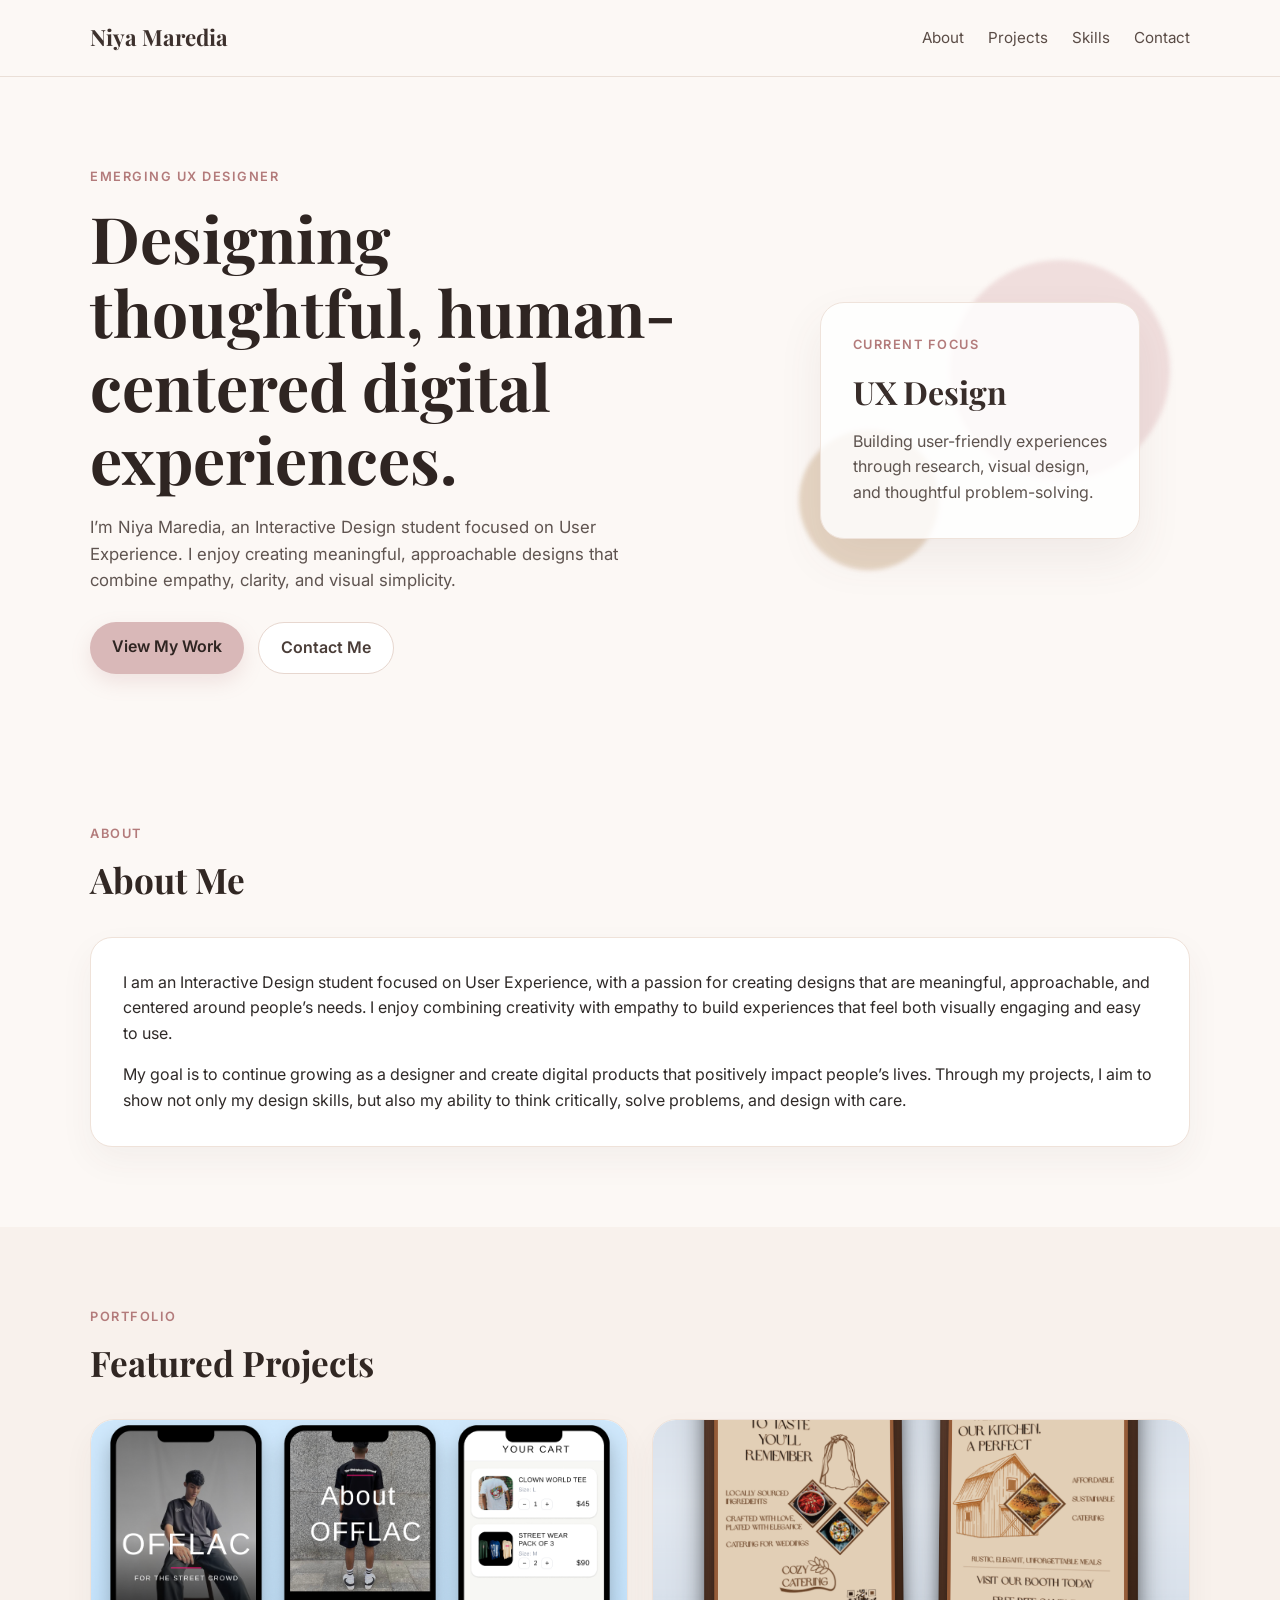
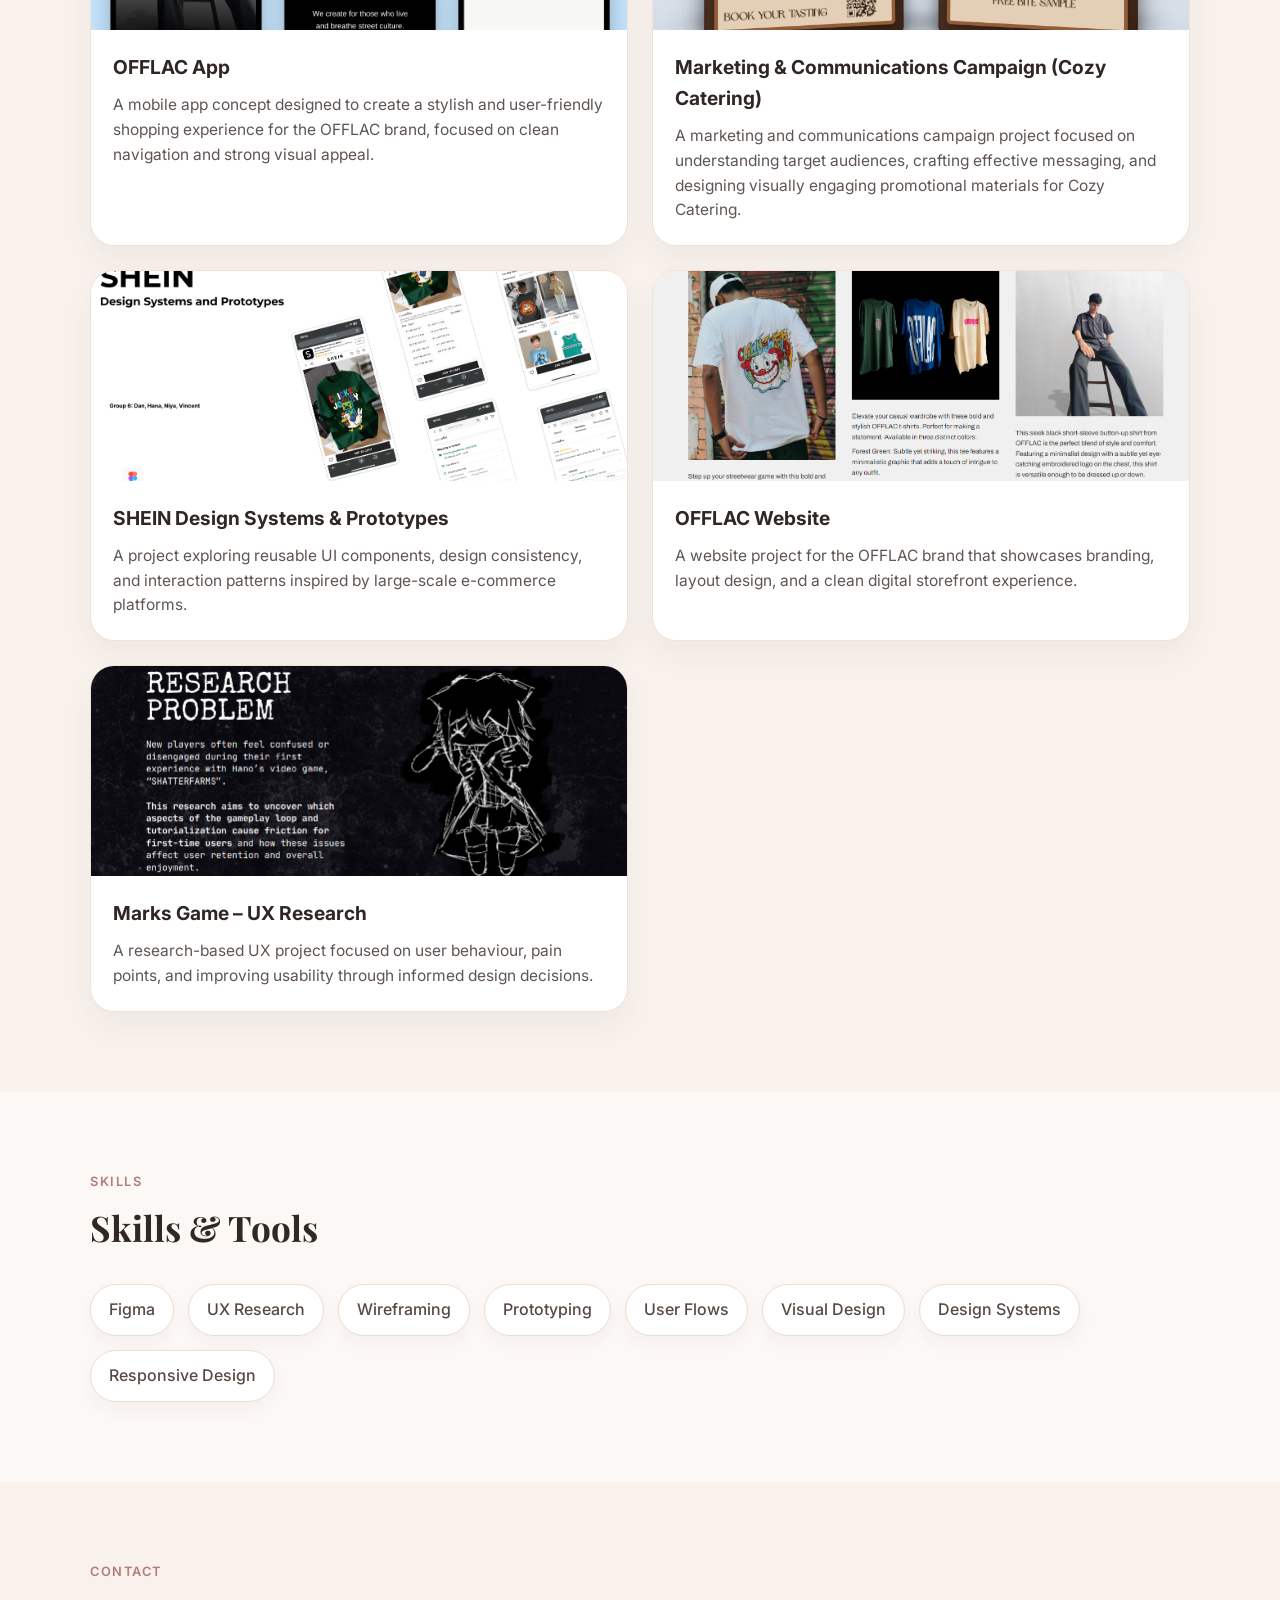
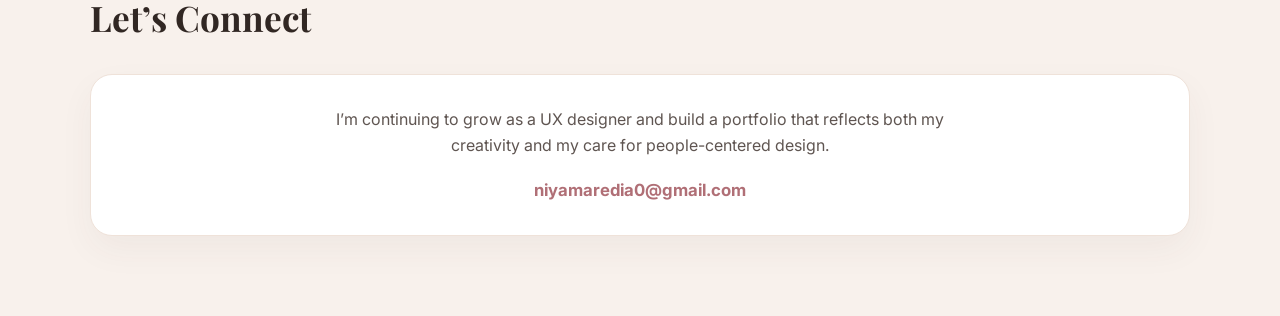
==== index.html @ 92e12cc9 "Initial commit" ====
<!DOCTYPE html>
<html lang="en">
<head>
  <meta charset="UTF-8" />
  <meta name="viewport" content="width=device-width, initial-scale=1.0" />
  <title>Niya Maredia | UX Portfolio</title>

  <link rel="preconnect" href="https://fonts.googleapis.com" />
  <link rel="preconnect" href="https://fonts.gstatic.com" crossorigin />
  <link
    href="https://fonts.googleapis.com/css2?family=Inter:wght@400;500;600;700&family=Playfair+Display:wght@600;700&display=swap"
    rel="stylesheet"
  />

  <link rel="stylesheet" href="style.css" />
</head>
<body>
  <header class="site-header">
    <div class="container nav">
      <div class="logo">Niya Maredia</div>
      <nav>
        <ul class="nav-links">
          <li><a href="#about">About</a></li>
          <li><a href="#projects">Projects</a></li>
          <li><a href="#skills">Skills</a></li>
          <li><a href="#contact">Contact</a></li>
        </ul>
      </nav>
    </div>
  </header>

  <main>
    <section class="hero">
      <div class="container hero-content">
        <div class="hero-text">
          <p class="eyebrow">Emerging UX Designer</p>
          <h1>Designing thoughtful, human-centered digital experiences.</h1>
          <p class="hero-description">
            I’m Niya Maredia, an Interactive Design student focused on User Experience.
            I enjoy creating meaningful, approachable designs that combine empathy,
            clarity, and visual simplicity.
          </p>
          <div class="hero-buttons">
            <a href="#projects" class="btn btn-primary">View My Work</a>
            <a href="#contact" class="btn btn-secondary">Contact Me</a>
          </div>
        </div>

        <div class="hero-card">
          <div class="shape shape-one"></div>
          <div class="shape shape-two"></div>

          <div class="intro-card">
            <p class="card-label">Current Focus</p>
            <h2>UX Design</h2>
            <p>
              Building user-friendly experiences through research, visual design,
              and thoughtful problem-solving.
            </p>
          </div>
        </div>
      </div>
    </section>

    <section id="about" class="section">
      <div class="container">
        <div class="section-heading">
          <p class="section-label">About</p>
          <h2>About Me</h2>
        </div>

        <div class="about-box">
          <p>
            I am an Interactive Design student focused on User Experience, with a
            passion for creating designs that are meaningful, approachable, and
            centered around people’s needs. I enjoy combining creativity with empathy
            to build experiences that feel both visually engaging and easy to use.
          </p>
          <p>
            My goal is to continue growing as a designer and create digital products
            that positively impact people’s lives. Through my projects, I aim to show
            not only my design skills, but also my ability to think critically, solve
            problems, and design with care.
          </p>
        </div>
      </div>
    </section>

    <section id="projects" class="section alt-section">
      <div class="container">
        <div class="section-heading">
          <p class="section-label">Portfolio</p>
          <h2>Featured Projects</h2>
        </div>

        <div class="projects-grid">
          <article class="project-card">
            <div class="project-image">
              <img src="images/offlac-app.png" alt="OFFLAC App project screenshot" />
            </div>
            <div class="project-content">
              <h3>OFFLAC App</h3>
              <p>
                A mobile app concept designed to create a stylish and user-friendly
                shopping experience for the OFFLAC brand, focused on clean navigation
                and strong visual appeal.
              </p>
            </div>
          </article>

          <article class="project-card">
            <div class="project-image">
              <img src="images/cozy-catering.png" alt="Cozy Catering marketing campaign screenshot" />
            </div>
            <div class="project-content">
              <h3>Marketing &amp; Communications Campaign (Cozy Catering)</h3>
              <p>
                A marketing and communications campaign project focused on understanding
                target audiences, crafting effective messaging, and designing visually
                engaging promotional materials for Cozy Catering.
              </p>
            </div>
          </article>

          <article class="project-card">
            <div class="project-image">
              <img src="images/shein.png" alt="SHEIN design systems and prototypes screenshot" />
            </div>
            <div class="project-content">
              <h3>SHEIN Design Systems &amp; Prototypes</h3>
              <p>
                A project exploring reusable UI components, design consistency, and
                interaction patterns inspired by large-scale e-commerce platforms.
              </p>
            </div>
          </article>

          <article class="project-card">
            <div class="project-image">
              <img src="images/offlac-website.png" alt="OFFLAC Website project screenshot" />
            </div>
            <div class="project-content">
              <h3>OFFLAC Website</h3>
              <p>
                A website project for the OFFLAC brand that showcases branding,
                layout design, and a clean digital storefront experience.
              </p>
            </div>
          </article>

          <article class="project-card">
            <div class="project-image">
              <img src="images/marks-game.png" alt="Marks Game UX research project screenshot" />
            </div>
            <div class="project-content">
              <h3>Marks Game – UX Research</h3>
              <p>
                A research-based UX project focused on user behaviour, pain points,
                and improving usability through informed design decisions.
              </p>
            </div>
          </article>
        </div>
      </div>
    </section>

    <section id="skills" class="section">
      <div class="container">
        <div class="section-heading">
          <p class="section-label">Skills</p>
          <h2>Skills &amp; Tools</h2>
        </div>

        <div class="skills-list">
          <span>Figma</span>
          <span>UX Research</span>
          <span>Wireframing</span>
          <span>Prototyping</span>
          <span>User Flows</span>
          <span>Visual Design</span>
          <span>Design Systems</span>
          <span>Responsive Design</span>
        </div>
      </div>
    </section>

    <section id="contact" class="section alt-section">
      <div class="container">
        <div class="section-heading">
          <p class="section-label">Contact</p>
          <h2>Let’s Connect</h2>
        </div>

        <div class="contact-box">
          <p>
            I’m continuing to grow as a UX designer and build a portfolio that reflects
            both my creativity and my care for people-centered design.
          </p>
          <a class="email-link" href="mailto:niyamaredia0@gmail.com">niyamaredia0@gmail.com</a>
        </div>
      </div>
    </section>
  </main>
</body>
</html>
---- style.css ----
* {
  margin: 0;
  padding: 0;
  box-sizing: border-box;
}

html {
  scroll-behavior: smooth;
}

body {
  font-family: "Inter", sans-serif;
  background-color: #fcf8f5;
  color: #2f2a28;
  line-height: 1.6;
}

img {
  max-width: 100%;
  display: block;
}

a {
  text-decoration: none;
  color: inherit;
}

.container {
  width: min(1100px, 90%);
  margin: 0 auto;
}

.site-header {
  position: sticky;
  top: 0;
  z-index: 1000;
  background: rgba(252, 248, 245, 0.92);
  backdrop-filter: blur(8px);
  border-bottom: 1px solid #eadfd7;
}

.nav {
  display: flex;
  justify-content: space-between;
  align-items: center;
  padding: 20px 0;
}

.logo {
  font-family: "Playfair Display", serif;
  font-size: 1.4rem;
  font-weight: 700;
  color: #3d312d;
}

.nav-links {
  display: flex;
  gap: 24px;
  list-style: none;
}

.nav-links a {
  font-size: 0.95rem;
  color: #5a4c46;
  transition: color 0.3s ease;
}

.nav-links a:hover {
  color: #b97f7f;
}

.hero {
  padding: 90px 0 70px;
}

.hero-content {
  display: grid;
  grid-template-columns: 1.2fr 0.8fr;
  gap: 48px;
  align-items: center;
}

.eyebrow,
.section-label,
.card-label {
  text-transform: uppercase;
  letter-spacing: 1.5px;
  font-size: 0.8rem;
  color: #b37b7b;
  font-weight: 600;
}

.hero h1 {
  font-family: "Playfair Display", serif;
  font-size: clamp(2.2rem, 5vw, 4.2rem);
  line-height: 1.15;
  margin: 14px 0 18px;
  color: #2f2522;
}

.hero-description {
  max-width: 580px;
  color: #5f5450;
  font-size: 1.05rem;
}

.hero-buttons {
  display: flex;
  gap: 14px;
  margin-top: 28px;
  flex-wrap: wrap;
}

.btn {
  padding: 12px 22px;
  border-radius: 999px;
  font-weight: 600;
  transition: transform 0.25s ease, box-shadow 0.25s ease, background 0.25s ease;
}

.btn:hover {
  transform: translateY(-2px);
}

.btn-primary {
  background: #d9b8b8;
  color: #2f2522;
  box-shadow: 0 8px 20px rgba(185, 127, 127, 0.18);
}

.btn-primary:hover {
  background: #d2acac;
}

.btn-secondary {
  background: #fff;
  border: 1px solid #e7d7cf;
  color: #4a3d38;
}

.hero-card {
  position: relative;
  min-height: 360px;
  display: flex;
  justify-content: center;
  align-items: center;
}

.shape {
  position: absolute;
  border-radius: 50%;
  filter: blur(2px);
}

.shape-one {
  width: 220px;
  height: 220px;
  background: #f0dedd;
  top: 20px;
  right: 20px;
}

.shape-two {
  width: 140px;
  height: 140px;
  background: #e6d5c3;
  bottom: 30px;
  left: 30px;
}

.intro-card {
  position: relative;
  z-index: 2;
  background: rgba(255, 255, 255, 0.82);
  border: 1px solid #efe3db;
  border-radius: 24px;
  padding: 32px;
  width: 100%;
  max-width: 320px;
  box-shadow: 0 20px 45px rgba(105, 82, 74, 0.08);
}

.intro-card h2 {
  margin: 10px 0 12px;
  font-family: "Playfair Display", serif;
  font-size: 2rem;
  color: #382d2a;
}

.intro-card p:last-child {
  color: #5d534e;
}

.section {
  padding: 80px 0;
}

.alt-section {
  background: #f8f1ec;
}

.section-heading {
  margin-bottom: 28px;
}

.section-heading h2 {
  font-family: "Playfair Display", serif;
  font-size: 2.2rem;
  color: #312723;
  margin-top: 8px;
}

.about-box,
.contact-box {
  background: #fff;
  border: 1px solid #efe2d9;
  border-radius: 22px;
  padding: 32px;
  box-shadow: 0 14px 34px rgba(83, 63, 56, 0.05);
}

.about-box p + p {
  margin-top: 16px;
}

.projects-grid {
  display: grid;
  grid-template-columns: repeat(2, minmax(0, 1fr));
  gap: 24px;
}

.project-card {
  background: #fff;
  border: 1px solid #efe2d9;
  border-radius: 24px;
  overflow: hidden;
  box-shadow: 0 14px 30px rgba(83, 63, 56, 0.05);
  transition: transform 0.25s ease, box-shadow 0.25s ease;
}

.project-card:hover {
  transform: translateY(-4px);
  box-shadow: 0 18px 36px rgba(83, 63, 56, 0.08);
}

.project-image {
  height: 210px;
  overflow: hidden;
  background: linear-gradient(135deg, #f4e8e2, #ead7d0);
}

.project-image img {
  width: 100%;
  height: 100%;
  object-fit: cover;
  transition: transform 0.3s ease;
}

.project-card:hover .project-image img {
  transform: scale(1.05);
}

.project-content {
  padding: 22px;
}

.project-content h3 {
  margin-bottom: 10px;
  font-size: 1.2rem;
  color: #302624;
}

.project-content p {
  color: #5f5551;
  font-size: 0.97rem;
}

.skills-list {
  display: flex;
  flex-wrap: wrap;
  gap: 14px;
}

.skills-list span {
  background: #fff;
  border: 1px solid #ecdcd3;
  border-radius: 999px;
  padding: 12px 18px;
  font-weight: 500;
  color: #574944;
  box-shadow: 0 8px 18px rgba(83, 63, 56, 0.04);
}

.contact-box {
  text-align: center;
}

.contact-box p {
  max-width: 620px;
  margin: 0 auto 18px;
  color: #5f5551;
}

.email-link {
  display: inline-block;
  font-weight: 700;
  color: #b06f76;
  font-size: 1.05rem;
}

@media (max-width: 900px) {
  .hero-content,
  .projects-grid {
    grid-template-columns: 1fr;
  }

  .hero {
    padding-top: 70px;
  }

  .hero-card {
    min-height: 280px;
  }
}

@media (max-width: 680px) {
  .nav {
    flex-direction: column;
    gap: 14px;
  }

  .nav-links {
    flex-wrap: wrap;
    justify-content: center;
    gap: 14px;
  }

  .hero h1 {
    font-size: 2.4rem;
  }

  .section-heading h2 {
    font-size: 1.8rem;
  }

  .about-box,
  .contact-box,
  .intro-card {
    padding: 24px;
  }

  .project-image {
    height: 180px;
  }
}
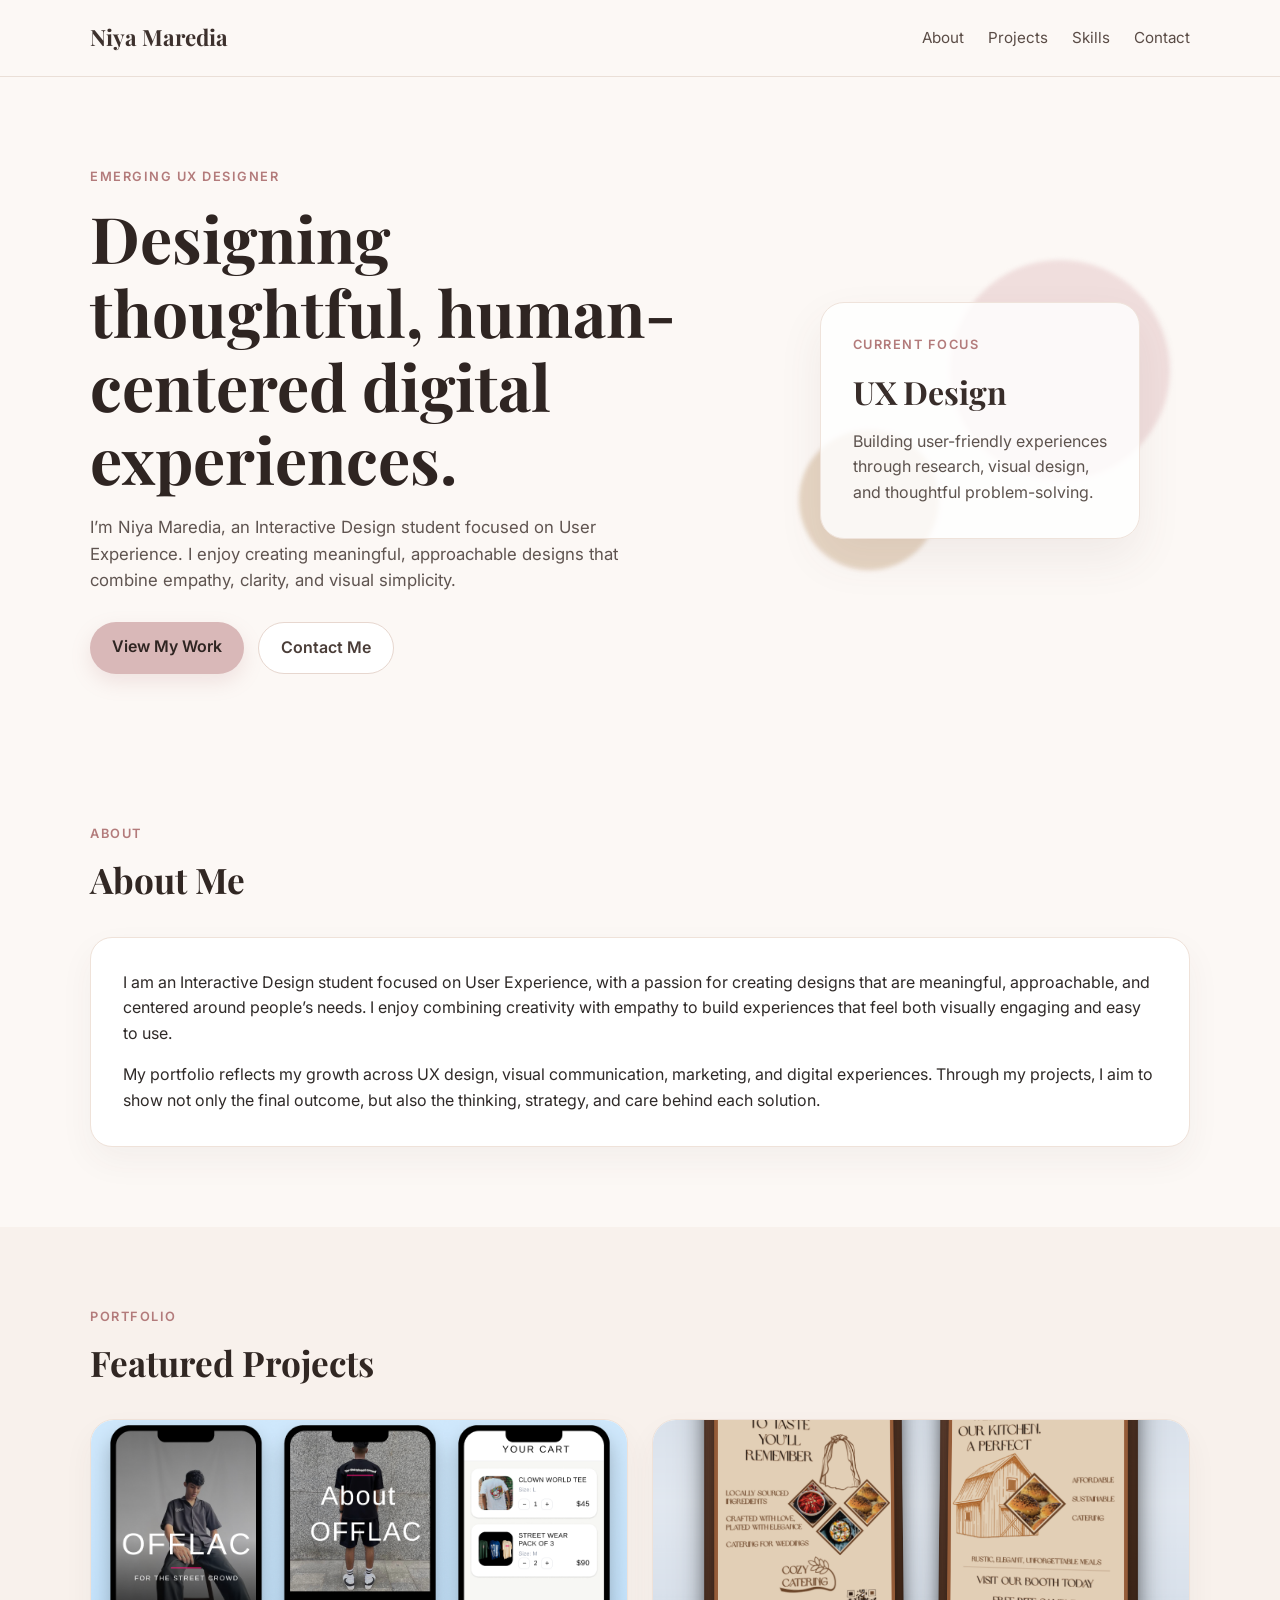
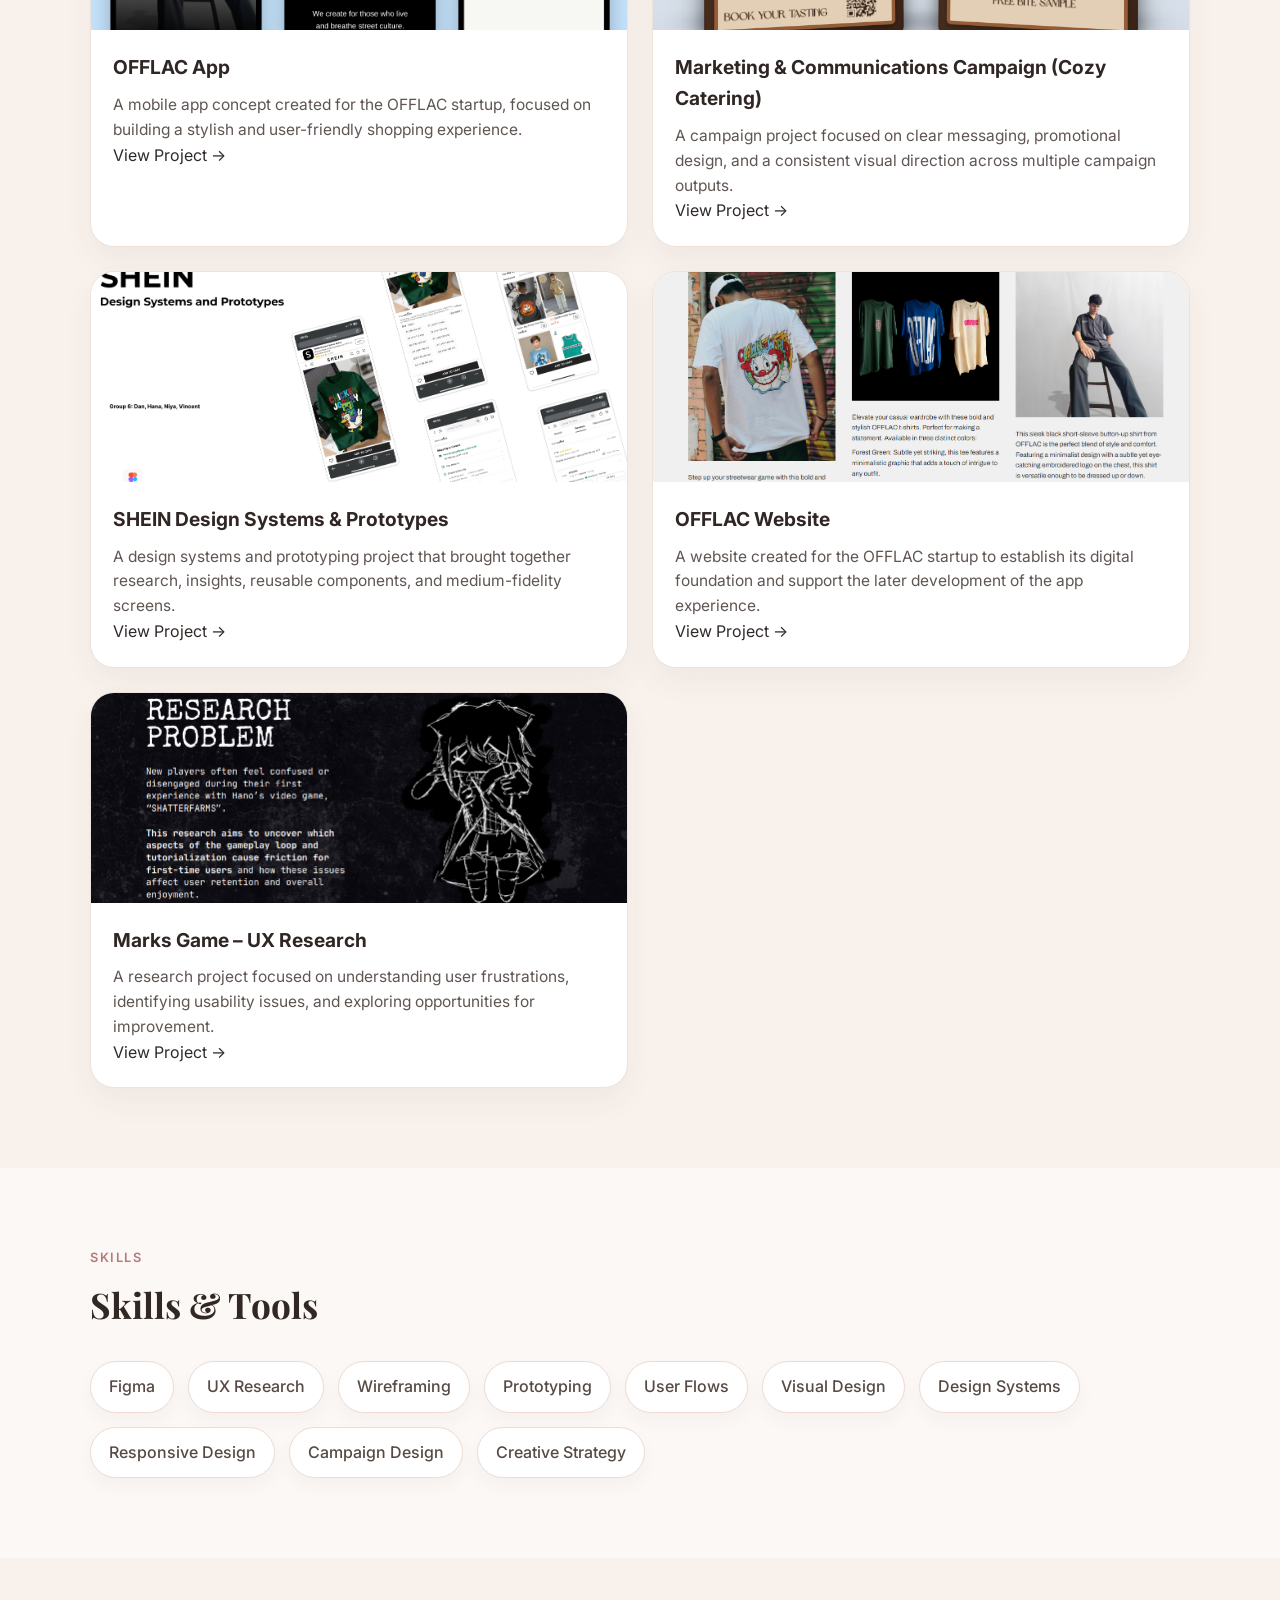
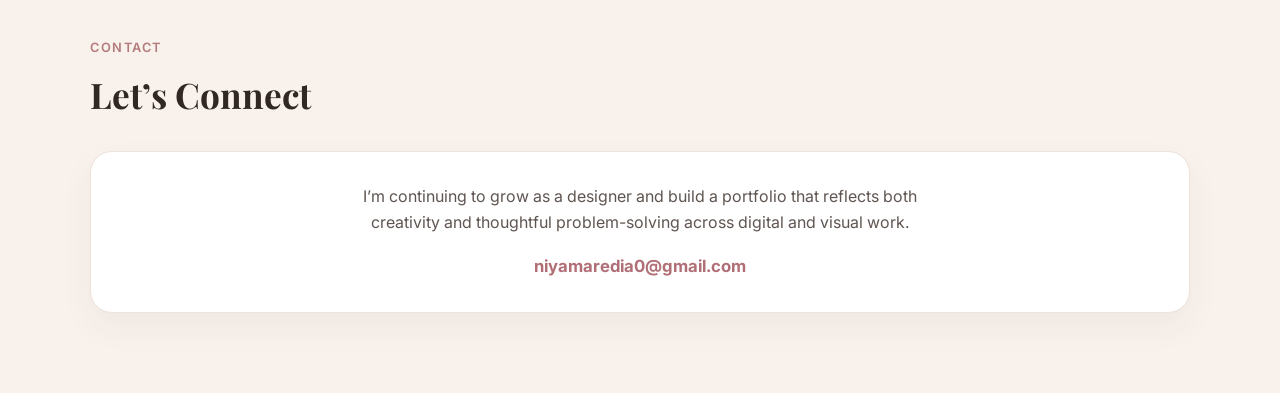
==== commit a6688f34: "Update index.html" ====
--- a/index.html
+++ b/index.html
@@ -77,10 +77,10 @@
             to build experiences that feel both visually engaging and easy to use.
           </p>
           <p>
-            My goal is to continue growing as a designer and create digital products
-            that positively impact people’s lives. Through my projects, I aim to show
-            not only my design skills, but also my ability to think critically, solve
-            problems, and design with care.
+            My portfolio reflects my growth across UX design, visual communication,
+            marketing, and digital experiences. Through my projects, I aim to show
+            not only the final outcome, but also the thinking, strategy, and care
+            behind each solution.
           </p>
         </div>
       </div>
@@ -94,72 +94,75 @@
         </div>
 
         <div class="projects-grid">
-          <article class="project-card">
+          <a href="offlac-app.html" class="project-card">
             <div class="project-image">
               <img src="images/offlac-app.png" alt="OFFLAC App project screenshot" />
             </div>
             <div class="project-content">
               <h3>OFFLAC App</h3>
               <p>
-                A mobile app concept designed to create a stylish and user-friendly
-                shopping experience for the OFFLAC brand, focused on clean navigation
-                and strong visual appeal.
-              </p>
-            </div>
-          </article>
-
-          <article class="project-card">
-            <div class="project-image">
-              <img src="images/cozy-catering.png" alt="Cozy Catering marketing campaign screenshot" />
+                A mobile app concept created for the OFFLAC startup, focused on
+                building a stylish and user-friendly shopping experience.
+              </p>
+              <span class="view-link">View Project →</span>
+            </div>
+          </a>
+
+          <a href="cozy-catering.html" class="project-card">
+            <div class="project-image">
+              <img src="images/cozy-catering.png" alt="Cozy Catering campaign screenshot" />
             </div>
             <div class="project-content">
               <h3>Marketing &amp; Communications Campaign (Cozy Catering)</h3>
               <p>
-                A marketing and communications campaign project focused on understanding
-                target audiences, crafting effective messaging, and designing visually
-                engaging promotional materials for Cozy Catering.
-              </p>
-            </div>
-          </article>
-
-          <article class="project-card">
+                A campaign project focused on clear messaging, promotional design,
+                and a consistent visual direction across multiple campaign outputs.
+              </p>
+              <span class="view-link">View Project →</span>
+            </div>
+          </a>
+
+          <a href="shein.html" class="project-card">
             <div class="project-image">
               <img src="images/shein.png" alt="SHEIN design systems and prototypes screenshot" />
             </div>
             <div class="project-content">
               <h3>SHEIN Design Systems &amp; Prototypes</h3>
               <p>
-                A project exploring reusable UI components, design consistency, and
-                interaction patterns inspired by large-scale e-commerce platforms.
-              </p>
-            </div>
-          </article>
-
-          <article class="project-card">
+                A design systems and prototyping project that brought together
+                research, insights, reusable components, and medium-fidelity screens.
+              </p>
+              <span class="view-link">View Project →</span>
+            </div>
+          </a>
+
+          <a href="offlac-website.html" class="project-card">
             <div class="project-image">
               <img src="images/offlac-website.png" alt="OFFLAC Website project screenshot" />
             </div>
             <div class="project-content">
               <h3>OFFLAC Website</h3>
               <p>
-                A website project for the OFFLAC brand that showcases branding,
-                layout design, and a clean digital storefront experience.
-              </p>
-            </div>
-          </article>
-
-          <article class="project-card">
+                A website created for the OFFLAC startup to establish its digital
+                foundation and support the later development of the app experience.
+              </p>
+              <span class="view-link">View Project →</span>
+            </div>
+          </a>
+
+          <a href="marks-game.html" class="project-card">
             <div class="project-image">
               <img src="images/marks-game.png" alt="Marks Game UX research project screenshot" />
             </div>
             <div class="project-content">
               <h3>Marks Game – UX Research</h3>
               <p>
-                A research-based UX project focused on user behaviour, pain points,
-                and improving usability through informed design decisions.
-              </p>
-            </div>
-          </article>
+                A research project focused on understanding user frustrations,
+                identifying usability issues, and exploring opportunities for improvement.
+              </p>
+              <span class="view-link">View Project →</span>
+            </div>
+          </a>
         </div>
       </div>
     </section>
@@ -180,6 +183,8 @@
           <span>Visual Design</span>
           <span>Design Systems</span>
           <span>Responsive Design</span>
+          <span>Campaign Design</span>
+          <span>Creative Strategy</span>
         </div>
       </div>
     </section>
@@ -193,8 +198,8 @@
 
         <div class="contact-box">
           <p>
-            I’m continuing to grow as a UX designer and build a portfolio that reflects
-            both my creativity and my care for people-centered design.
+            I’m continuing to grow as a designer and build a portfolio that reflects
+            both creativity and thoughtful problem-solving across digital and visual work.
           </p>
           <a class="email-link" href="mailto:niyamaredia0@gmail.com">niyamaredia0@gmail.com</a>
         </div>
@@ -202,4 +207,4 @@
     </section>
   </main>
 </body>
-</html>+</html>
--- a/style.css
+++ b/style.css
@@ -352,4 +352,4 @@
   .project-image {
     height: 180px;
   }
-}+}
